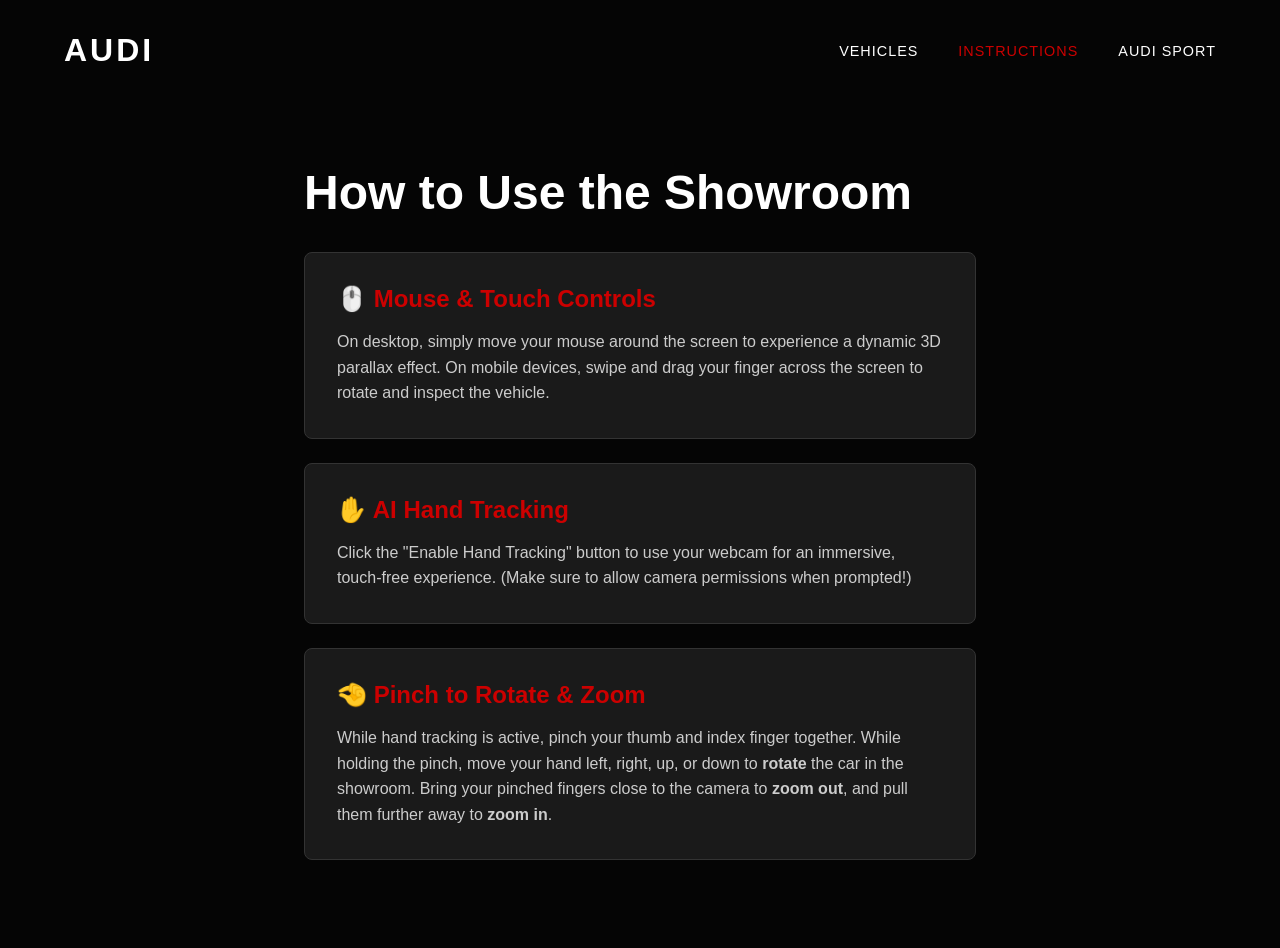
==== instructions.html @ 74c0b440 "feat: add dynamic vehicle grid, hand tracking toggle, constraints, and instructions" ====
<!DOCTYPE html>
<html lang="en">
<head>
    <meta charset="UTF-8">
    <meta name="viewport" content="width=device-width, initial-scale=1.0">
    <title>Instructions - 3D Car Showroom</title>
    <link rel="stylesheet" href="style.css">
    <style>
        body { overflow-y: auto; background-color: #050505; }
        .instructions-container { padding: 4rem; max-width: 800px; margin: 0 auto; pointer-events: auto; }
        .instructions-container h1 { font-size: 3rem; margin-bottom: 2rem; }
        .instruction-step { background: #1a1a1a; border: 1px solid #333; padding: 2rem; margin-bottom: 1.5rem; border-radius: 8px; transition: border-color 0.3s; }
        .instruction-step:hover { border-color: #cc0000; }
        .instruction-step h2 { font-size: 1.5rem; margin-bottom: 1rem; color: #cc0000; display: flex; align-items: center; gap: 0.5rem; }
        .instruction-step p { color: #ccc; line-height: 1.6; }
        @media (max-width: 768px) { .instructions-container { padding: 2rem; } }
    </style>
</head>
<body>
    <div class="ui-layer" style="position: relative; height: auto;">
        <header>
            <a href="index.html" class="logo">AUDI</a>
            <nav>
                <a href="vehicles.html">Vehicles</a>
                <a href="instructions.html" style="color: #cc0000;">Instructions</a>
                <a href="#">Audi Sport</a>
            </nav>
        </header>
        
        <div class="instructions-container">
            <h1>How to Use the Showroom</h1>
            
            <div class="instruction-step">
                <h2>🖱️ Mouse & Touch Controls</h2>
                <p>On desktop, simply move your mouse around the screen to experience a dynamic 3D parallax effect. On mobile devices, swipe and drag your finger across the screen to rotate and inspect the vehicle.</p>
            </div>
            
            <div class="instruction-step">
                <h2>✋ AI Hand Tracking</h2>
                <p>Click the "Enable Hand Tracking" button to use your webcam for an immersive, touch-free experience. (Make sure to allow camera permissions when prompted!)</p>
            </div>
            
            <div class="instruction-step">
                <h2>🤏 Pinch to Rotate & Zoom</h2>
                <p>While hand tracking is active, pinch your thumb and index finger together. While holding the pinch, move your hand left, right, up, or down to <strong>rotate</strong> the car in the showroom. Bring your pinched fingers close to the camera to <strong>zoom out</strong>, and pull them further away to <strong>zoom in</strong>.</p>
            </div>
        </div>
    </div>
</body>
</html>
---- style.css ----
* {
    margin: 0;
    padding: 0;
    box-sizing: border-box;
}

body {
    background-color: #111;
    color: #fff;
    font-family: 'Helvetica', sans-serif;
    overflow: hidden; /* Prevent scrollbars */
}

#bg {
    position: fixed;
    top: 0;
    left: 0;
    outline: none;
}

/* --- AUDI UI STYLES --- */
@import url('https://fonts.googleapis.com/css2?family=Inter:wght@300;500;700&display=swap');

#canvas-container { width: 100vw; height: 100vh; position: absolute; top: 0; left: 0; z-index: 1; }

.loading-overlay {
    position: fixed; top: 0; left: 0; width: 100%; height: 100%;
    background: rgba(0,0,0,0.8); color: white;
    display: flex; justify-content: center; align-items: center;
    font-family: sans-serif; z-index: 10;
}

.ui-layer {
    position: absolute; top: 0; left: 0; width: 100%; height: 100%;
    z-index: 2; pointer-events: none;
    font-family: 'Inter', sans-serif;
    display: flex; flex-direction: column; justify-content: space-between;
    color: white;
}

header {
    display: flex; justify-content: space-between; align-items: center;
    padding: 2rem 4rem; pointer-events: auto;
}

.logo {
    font-weight: 700; font-size: 2rem; letter-spacing: 3px;
    color: white; text-transform: uppercase; text-decoration: none;
}

nav { display: flex; gap: 2.5rem; }
nav a {
    color: white; text-decoration: none; font-size: 0.9rem;
    font-weight: 500; text-transform: uppercase; letter-spacing: 1px;
    transition: color 0.3s;
}
nav a:hover { color: #cc0000; }

.bottom-section {
    display: flex; justify-content: space-between; align-items: flex-end;
    padding: 2rem 4rem 4rem 4rem; pointer-events: auto;
}

.car-info h1 {
    font-size: 4.5rem; margin: 0; font-weight: 700; letter-spacing: -2px;
}
.car-info p {
    font-size: 1.2rem; margin: 0.5rem 0 2rem 0; font-weight: 300; color: #ddd;
}

.btn {
    background: white; color: black; padding: 1rem 3rem;
    border: none; font-size: 1rem; font-weight: 700; cursor: pointer;
    text-transform: uppercase; transition: all 0.3s ease; text-decoration: none; display: inline-block;
}
.btn:hover { background: #cc0000; color: white; }

.specs { display: flex; gap: 3rem; text-align: right; }
.spec-item { display: flex; flex-direction: column; }
.spec-value { font-size: 2.5rem; font-weight: 700; }
.spec-label { font-size: 0.8rem; color: #aaa; text-transform: uppercase; letter-spacing: 1px; }

/* --- MOBILE OPTIMIZATION --- */
@media (max-width: 768px) {
    header { padding: 1.5rem; flex-direction: column; gap: 1rem; }
    nav { gap: 1rem; justify-content: center; flex-wrap: wrap; }
    .bottom-section { padding: 1.5rem; flex-direction: column; align-items: flex-start; gap: 2rem; }
    .car-info h1 { font-size: 3rem; }
    .car-info p { font-size: 1rem; }
    .car-info > div { flex-direction: column; width: 100%; }
    .btn { width: 100%; text-align: center; box-sizing: border-box; }
    .specs { width: 100%; justify-content: space-between; gap: 1rem; }
    .spec-item { align-items: center; text-align: center; }
    .spec-value { font-size: 1.5rem; }
    .spec-label { font-size: 0.65rem; }
}
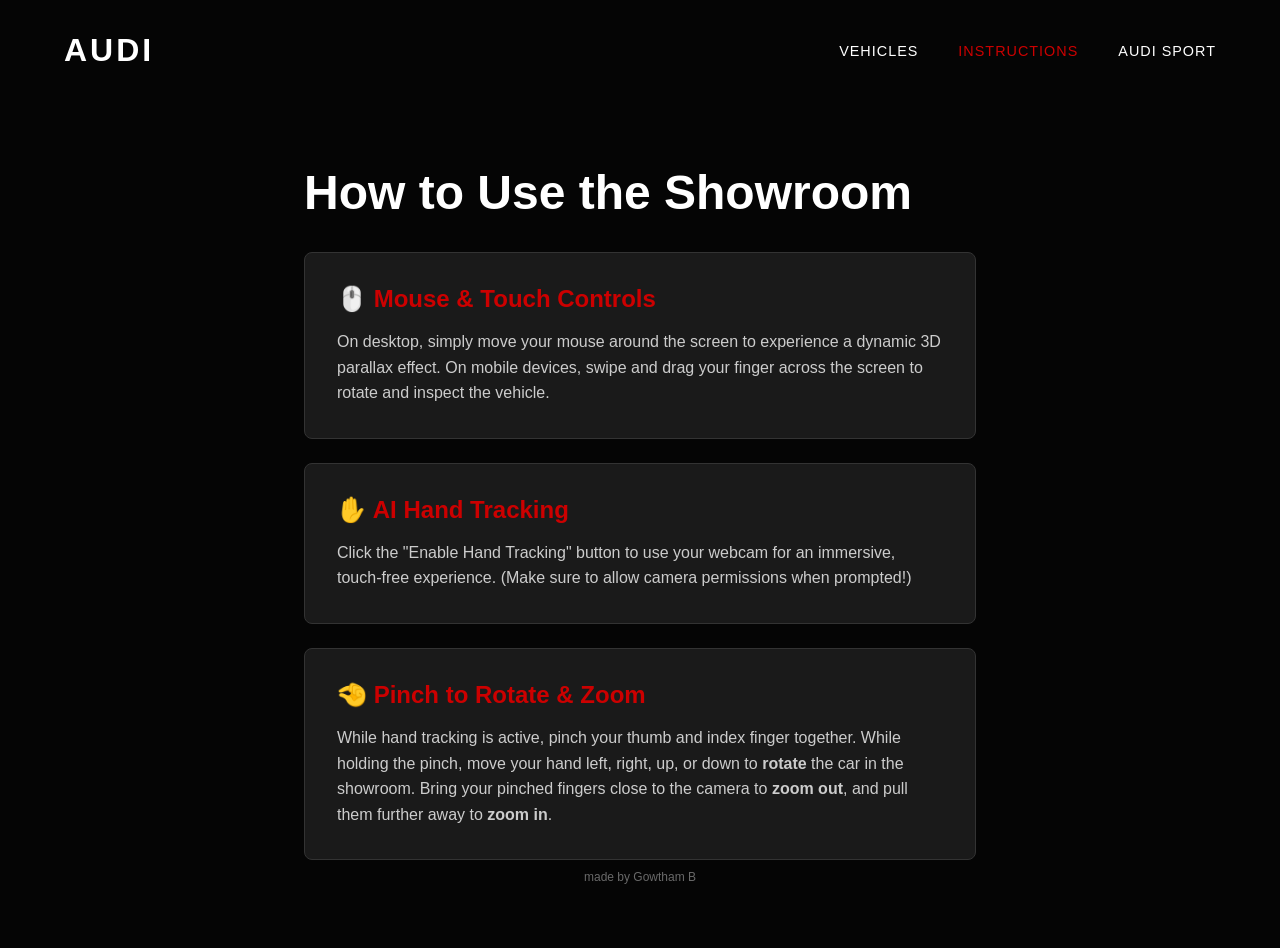
==== commit 2e06fe21: "style: add footer credit and UI improvements" ====
--- a/instructions.html
+++ b/instructions.html
@@ -45,6 +45,7 @@
                 <p>While hand tracking is active, pinch your thumb and index finger together. While holding the pinch, move your hand left, right, up, or down to <strong>rotate</strong> the car in the showroom. Bring your pinched fingers close to the camera to <strong>zoom out</strong>, and pull them further away to <strong>zoom in</strong>.</p>
             </div>
         </div>
+        <div class="footer-credit">made by Gowtham B</div>
     </div>
 </body>
 </html>
--- a/style.css
+++ b/style.css
@@ -28,6 +28,12 @@
     background: rgba(0,0,0,0.8); color: white;
     display: flex; justify-content: center; align-items: center;
     font-family: sans-serif; z-index: 10;
+    transition: opacity 0.8s ease, visibility 0.8s ease;
+}
+
+.loading-overlay.hidden {
+    opacity: 0;
+    visibility: hidden;
 }
 
 .ui-layer {
@@ -80,6 +86,18 @@
 .spec-value { font-size: 2.5rem; font-weight: 700; }
 .spec-label { font-size: 0.8rem; color: #aaa; text-transform: uppercase; letter-spacing: 1px; }
 
+.footer-credit {
+    position: fixed;
+    bottom: 1rem;
+    left: 0;
+    width: 100%;
+    text-align: center;
+    font-size: 0.75rem;
+    color: rgba(255, 255, 255, 0.4);
+    pointer-events: none;
+    z-index: 20;
+}
+
 /* --- MOBILE OPTIMIZATION --- */
 @media (max-width: 768px) {
     header { padding: 1.5rem; flex-direction: column; gap: 1rem; }
